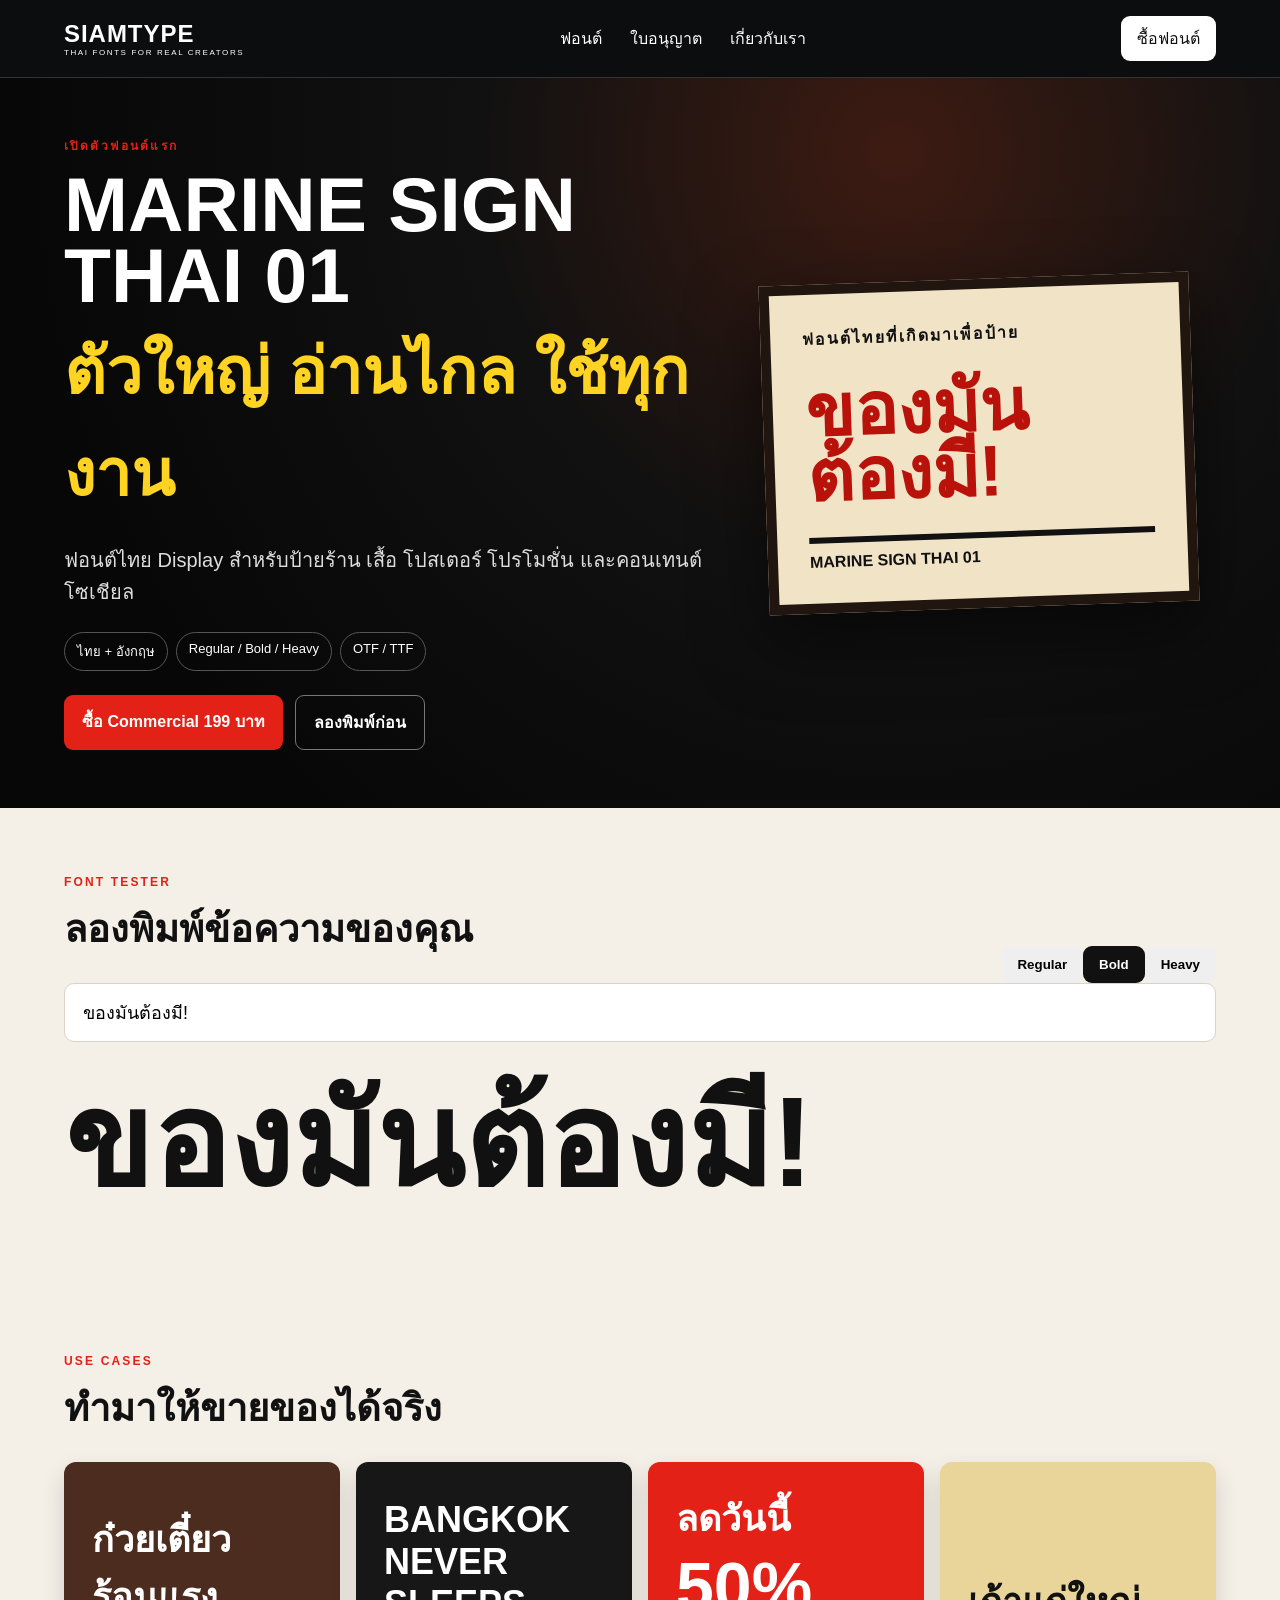
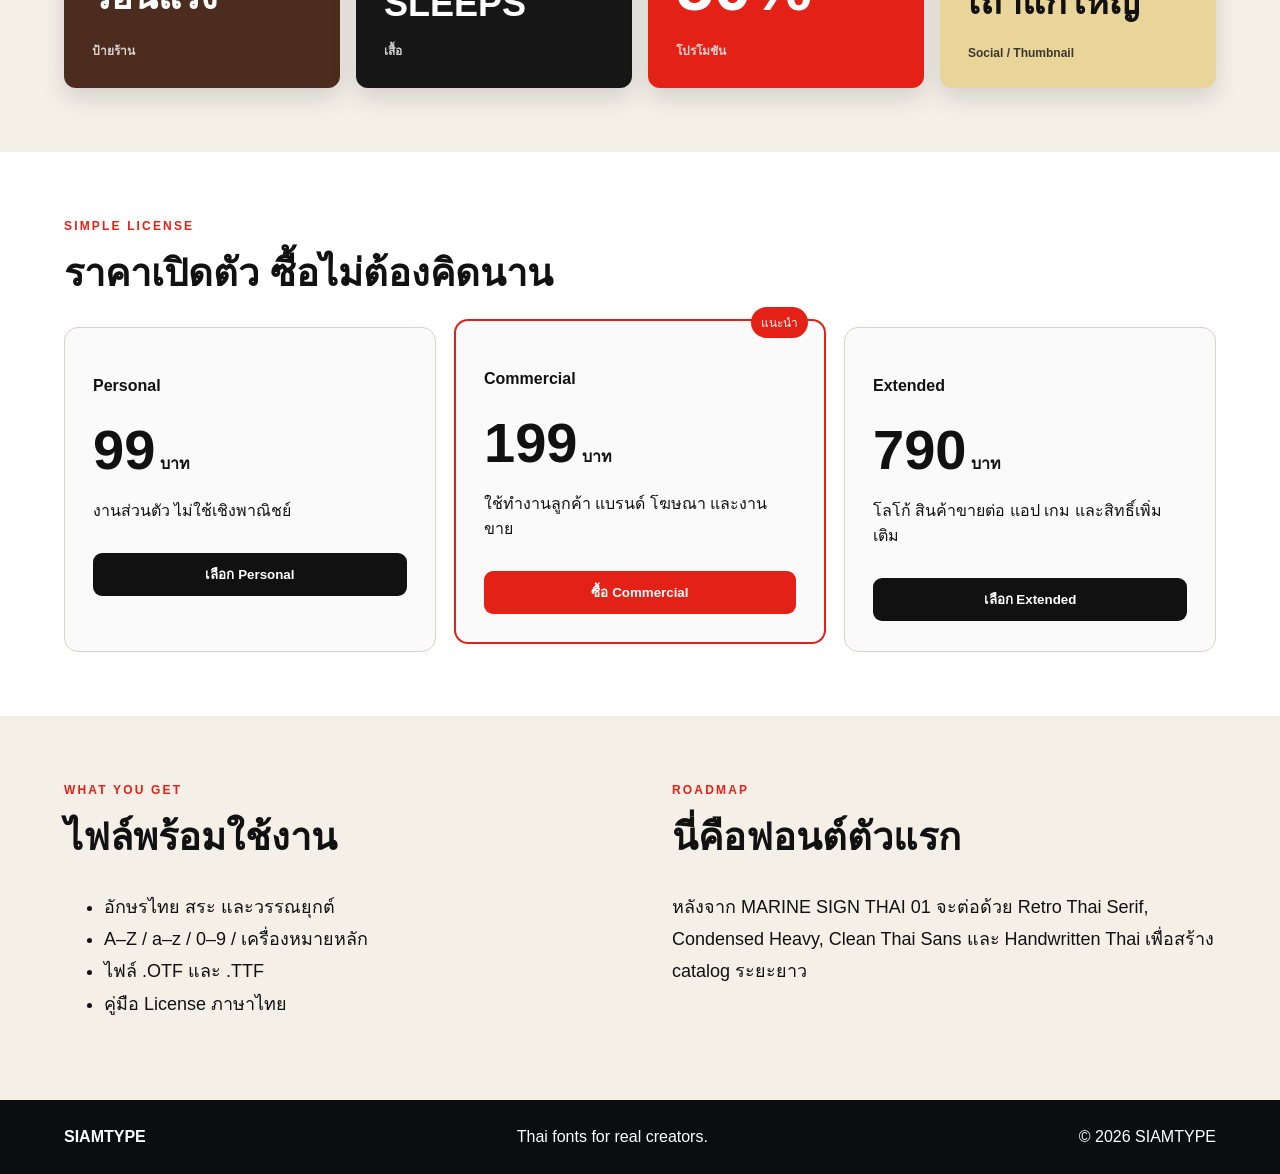
==== index.html @ 8daeebc5 "Add files via upload" ====
<!doctype html>
<html lang="th">
<head>
  <meta charset="utf-8" />
  <meta name="viewport" content="width=device-width,initial-scale=1" />
  <title>SIAMTYPE — Thai Fonts for Real Creators</title>
  <meta name="description" content="ฟอนต์ไทยสำหรับป้ายร้าน เสื้อ โซเชียล และงานแบรนด์" />
  <link rel="stylesheet" href="styles.css" />
</head>
<body>
  <header class="nav">
    <div class="brand"><strong>SIAMTYPE</strong><span>THAI FONTS FOR REAL CREATORS</span></div>
    <nav><a href="#fonts">ฟอนต์</a><a href="#license">ใบอนุญาต</a><a href="#about">เกี่ยวกับเรา</a></nav>
    <a class="nav-cta" href="#buy">ซื้อฟอนต์</a>
  </header>

  <main>
    <section class="hero">
      <div class="hero-copy">
        <span class="eyebrow">เปิดตัวฟอนต์แรก</span>
        <h1>MARINE SIGN THAI 01</h1>
        <h2>ตัวใหญ่ อ่านไกล ใช้ทุกงาน</h2>
        <p>ฟอนต์ไทย Display สำหรับป้ายร้าน เสื้อ โปสเตอร์ โปรโมชั่น และคอนเทนต์โซเชียล</p>
        <div class="chips"><span>ไทย + อังกฤษ</span><span>Regular / Bold / Heavy</span><span>OTF / TTF</span></div>
        <div class="hero-actions"><a class="btn primary" href="#buy">ซื้อ Commercial 199 บาท</a><a class="btn ghost" href="#tester">ลองพิมพ์ก่อน</a></div>
      </div>
      <div class="poster-card">
        <div class="small">ฟอนต์ไทยที่เกิดมาเพื่อป้าย</div>
        <div class="poster-thai">ของมัน<br>ต้องมี!</div>
        <div class="poster-en">MARINE SIGN THAI 01</div>
      </div>
    </section>

    <section id="tester" class="tester section">
      <div class="section-head"><div><span class="eyebrow">FONT TESTER</span><h3>ลองพิมพ์ข้อความของคุณ</h3></div><div class="weight-tabs"><button data-weight="500">Regular</button><button class="active" data-weight="700">Bold</button><button data-weight="900">Heavy</button></div></div>
      <input id="fontInput" value="ของมันต้องมี!" aria-label="ทดลองพิมพ์ฟอนต์" />
      <div id="previewText" class="preview-text">ของมันต้องมี!</div>
    </section>

    <section id="fonts" class="section">
      <span class="eyebrow">USE CASES</span><h3>ทำมาให้ขายของได้จริง</h3>
      <div class="grid-four">
        <div class="use-card sign">ก๋วยเตี๋ยว<br>ร้อนแรง<span>ป้ายร้าน</span></div>
        <div class="use-card shirt">BANGKOK<br>NEVER SLEEPS<span>เสื้อ</span></div>
        <div class="use-card sale">ลดวันนี้<br><b>50%</b><span>โปรโมชัน</span></div>
        <div class="use-card social">เถ้าแก่ใหญ่<span>Social / Thumbnail</span></div>
      </div>
    </section>

    <section id="buy" class="section pricing">
      <span class="eyebrow">SIMPLE LICENSE</span><h3>ราคาเปิดตัว ซื้อไม่ต้องคิดนาน</h3>
      <div class="price-grid">
        <article><h4>Personal</h4><div class="price">99<span> บาท</span></div><p>งานส่วนตัว ไม่ใช้เชิงพาณิชย์</p><button>เลือก Personal</button></article>
        <article class="featured"><div class="badge">แนะนำ</div><h4>Commercial</h4><div class="price">199<span> บาท</span></div><p>ใช้ทำงานลูกค้า แบรนด์ โฆษณา และงานขาย</p><button data-buy="commercial">ซื้อ Commercial</button></article>
        <article><h4>Extended</h4><div class="price">790<span> บาท</span></div><p>โลโก้ สินค้าขายต่อ แอป เกม และสิทธิ์เพิ่มเติม</p><button>เลือก Extended</button></article>
      </div>
    </section>

    <section id="license" class="section two-col">
      <div><span class="eyebrow">WHAT YOU GET</span><h3>ไฟล์พร้อมใช้งาน</h3><ul><li>อักษรไทย สระ และวรรณยุกต์</li><li>A–Z / a–z / 0–9 / เครื่องหมายหลัก</li><li>ไฟล์ .OTF และ .TTF</li><li>คู่มือ License ภาษาไทย</li></ul></div>
      <div id="about"><span class="eyebrow">ROADMAP</span><h3>นี่คือฟอนต์ตัวแรก</h3><p>หลังจาก MARINE SIGN THAI 01 จะต่อด้วย Retro Thai Serif, Condensed Heavy, Clean Thai Sans และ Handwritten Thai เพื่อสร้าง catalog ระยะยาว</p></div>
    </section>
  </main>

  <footer><strong>SIAMTYPE</strong><span>Thai fonts for real creators.</span><span>© 2026 SIAMTYPE</span></footer>
  <script src="app.js"></script>
</body>
</html>
---- styles.css ----
:root{--bg:#f4f0e8;--ink:#111;--red:#e42117;--yellow:#ffd321;--card:#fff;--line:#d8d2c7}*{box-sizing:border-box}html{scroll-behavior:smooth}body{margin:0;font-family:Arial,"Noto Sans Thai",sans-serif;background:var(--bg);color:var(--ink)}.nav{position:sticky;top:0;z-index:10;display:flex;align-items:center;justify-content:space-between;padding:16px 5vw;background:#0b0d0e;color:#fff;border-bottom:1px solid #333}.brand{display:flex;flex-direction:column}.brand strong{font-size:24px;letter-spacing:.04em}.brand span{font-size:8px;letter-spacing:.2em}.nav nav{display:flex;gap:28px}.nav a{color:inherit;text-decoration:none}.nav-cta{background:#fff;color:#111!important;padding:10px 16px;border-radius:9px}.hero{min-height:560px;padding:58px 5vw;display:grid;grid-template-columns:1.15fr .85fr;gap:36px;background:radial-gradient(circle at 70% 10%,#3d1b12 0,#111 38%,#070707 80%);color:#fff}.hero-copy{max-width:720px;align-self:center}.eyebrow{font-size:12px;letter-spacing:.18em;font-weight:800;text-transform:uppercase;color:var(--red)}h1{font-size:clamp(48px,6vw,88px);line-height:.92;margin:14px 0 10px}h2{font-size:clamp(34px,5vw,64px);margin:0 0 18px;color:var(--yellow)}.hero p{font-size:20px;line-height:1.6;color:#ddd}.chips{display:flex;flex-wrap:wrap;gap:8px;margin:24px 0}.chips span{border:1px solid #555;border-radius:99px;padding:8px 12px;font-size:13px}.hero-actions{display:flex;gap:12px;flex-wrap:wrap}.btn{display:inline-block;padding:14px 18px;border-radius:9px;text-decoration:none;font-weight:800}.primary{background:var(--red);color:#fff}.ghost{border:1px solid #777;color:#fff}.poster-card{align-self:center;justify-self:center;background:#f1e3c6;color:#111;width:min(430px,100%);padding:32px;transform:rotate(-2deg);box-shadow:0 26px 70px #0008;border:10px solid #21150f}.small{text-transform:uppercase;font-weight:800;letter-spacing:.12em}.poster-thai{font-size:72px;line-height:.9;font-weight:900;margin:28px 0;color:#b9120b}.poster-en{font-weight:900;border-top:6px solid #111;padding-top:10px}.section{padding:64px 5vw}.section-head{display:flex;justify-content:space-between;gap:20px;align-items:end}.section h3{font-size:38px;margin:8px 0 24px}.weight-tabs button,.price-grid button{border:0;border-radius:9px;padding:11px 16px;font-weight:800;cursor:pointer}.weight-tabs .active{background:#111;color:#fff}#fontInput{width:100%;padding:18px;border:1px solid var(--line);border-radius:10px;font-size:18px}.preview-text{font-size:clamp(56px,10vw,150px);font-weight:700;line-height:1.1;padding:30px 0 10px;overflow-wrap:anywhere}.grid-four{display:grid;grid-template-columns:repeat(4,1fr);gap:16px}.use-card{min-height:220px;padding:28px;display:flex;flex-direction:column;justify-content:flex-end;font-size:36px;font-weight:900;border-radius:12px;color:#fff;box-shadow:0 10px 25px #0002}.use-card span{font-size:12px;font-weight:600;margin-top:16px;opacity:.8}.sign{background:#4c2c1e}.shirt{background:#171717}.sale{background:var(--red)}.sale b{font-size:68px}.social{background:#e9d49a;color:#111}.pricing{background:#fff}.price-grid{display:grid;grid-template-columns:repeat(3,1fr);gap:18px}.price-grid article{position:relative;border:1px solid var(--line);border-radius:14px;padding:28px;background:#fafafa}.price-grid .featured{border:2px solid var(--red);transform:translateY(-8px)}.badge{position:absolute;right:16px;top:-14px;background:var(--red);color:#fff;padding:6px 10px;border-radius:99px;font-size:12px}.price{font-size:56px;font-weight:900}.price span{font-size:16px}.price-grid button{width:100%;background:#111;color:#fff;margin-top:14px}.featured button{background:var(--red)}.two-col{display:grid;grid-template-columns:1fr 1fr;gap:64px}.two-col li,.two-col p{font-size:18px;line-height:1.8}footer{background:#0b0d0e;color:#fff;padding:28px 5vw;display:flex;justify-content:space-between;gap:20px;flex-wrap:wrap}@media(max-width:820px){.nav nav{display:none}.hero,.two-col{grid-template-columns:1fr}.poster-card{display:none}.grid-four,.price-grid{grid-template-columns:1fr}.price-grid .featured{transform:none}.section-head{align-items:flex-start;flex-direction:column}.hero{min-height:auto;padding-top:44px}h1{font-size:48px}}
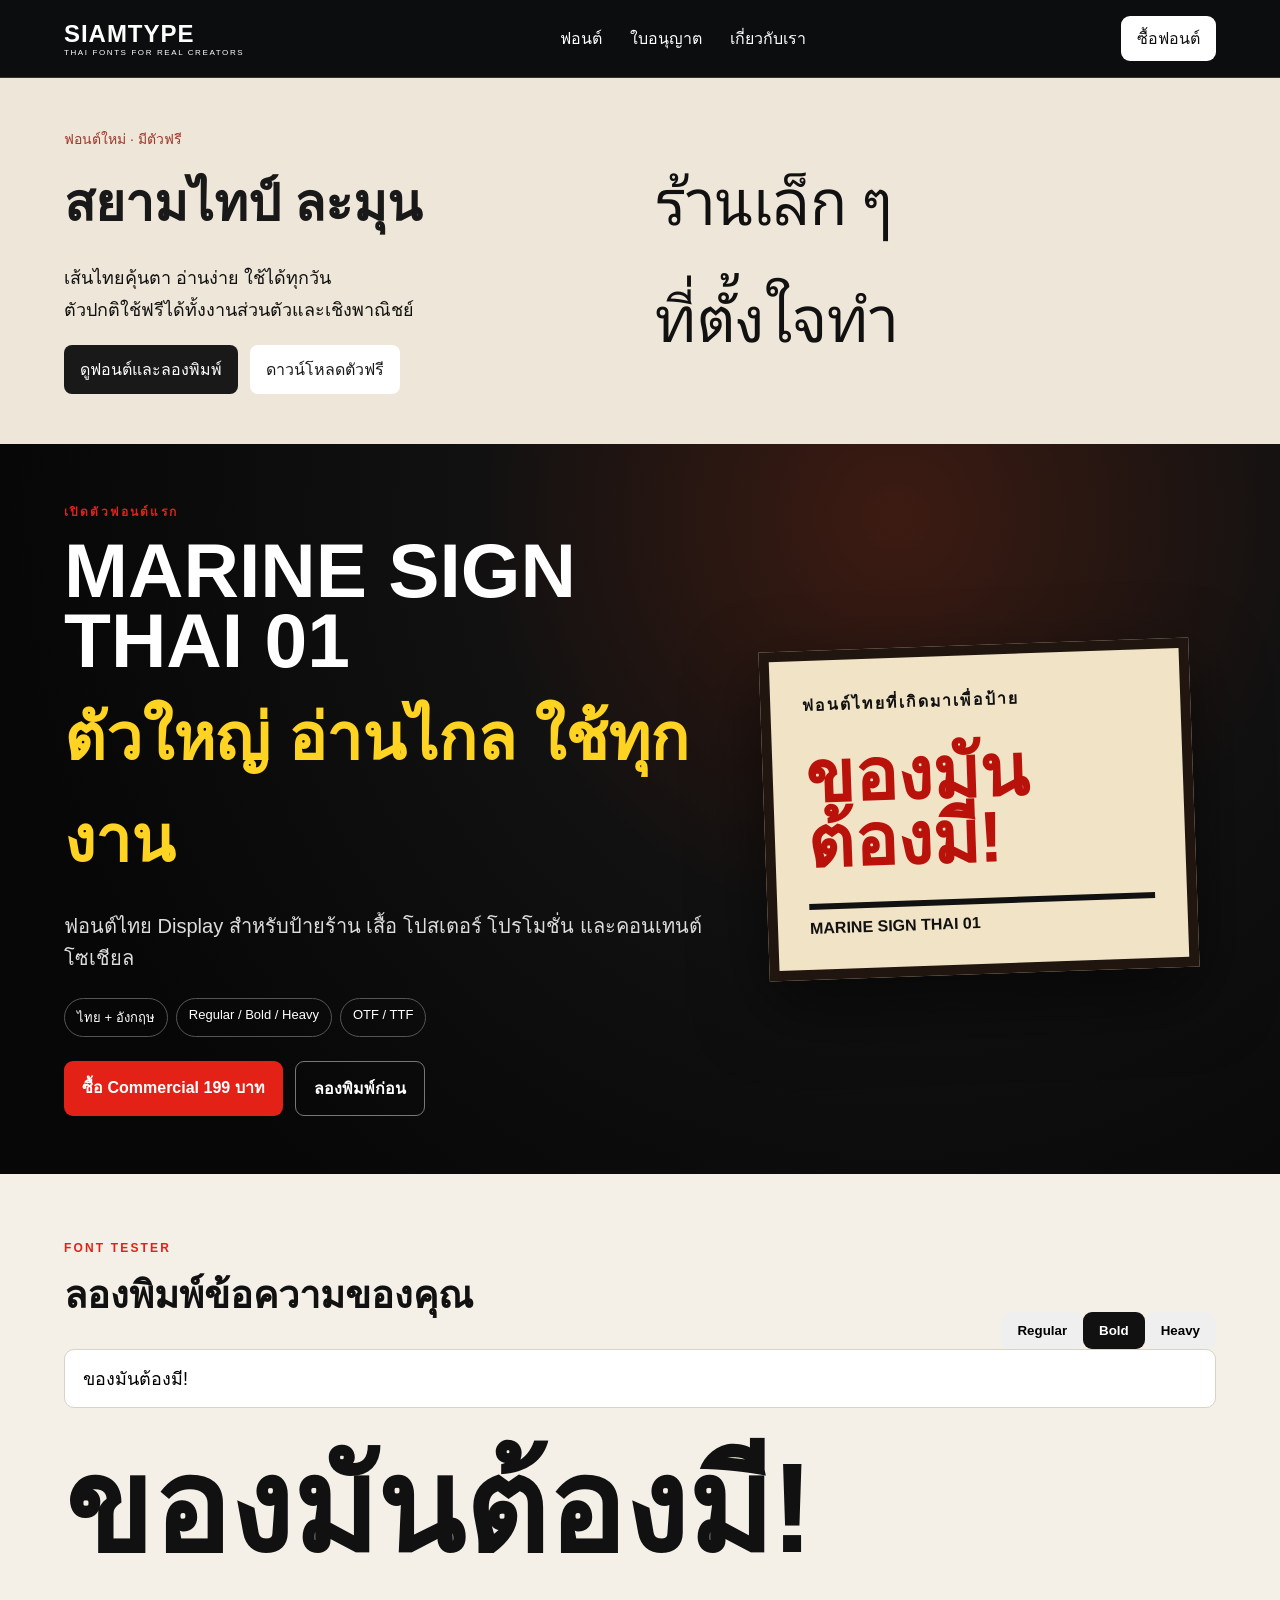
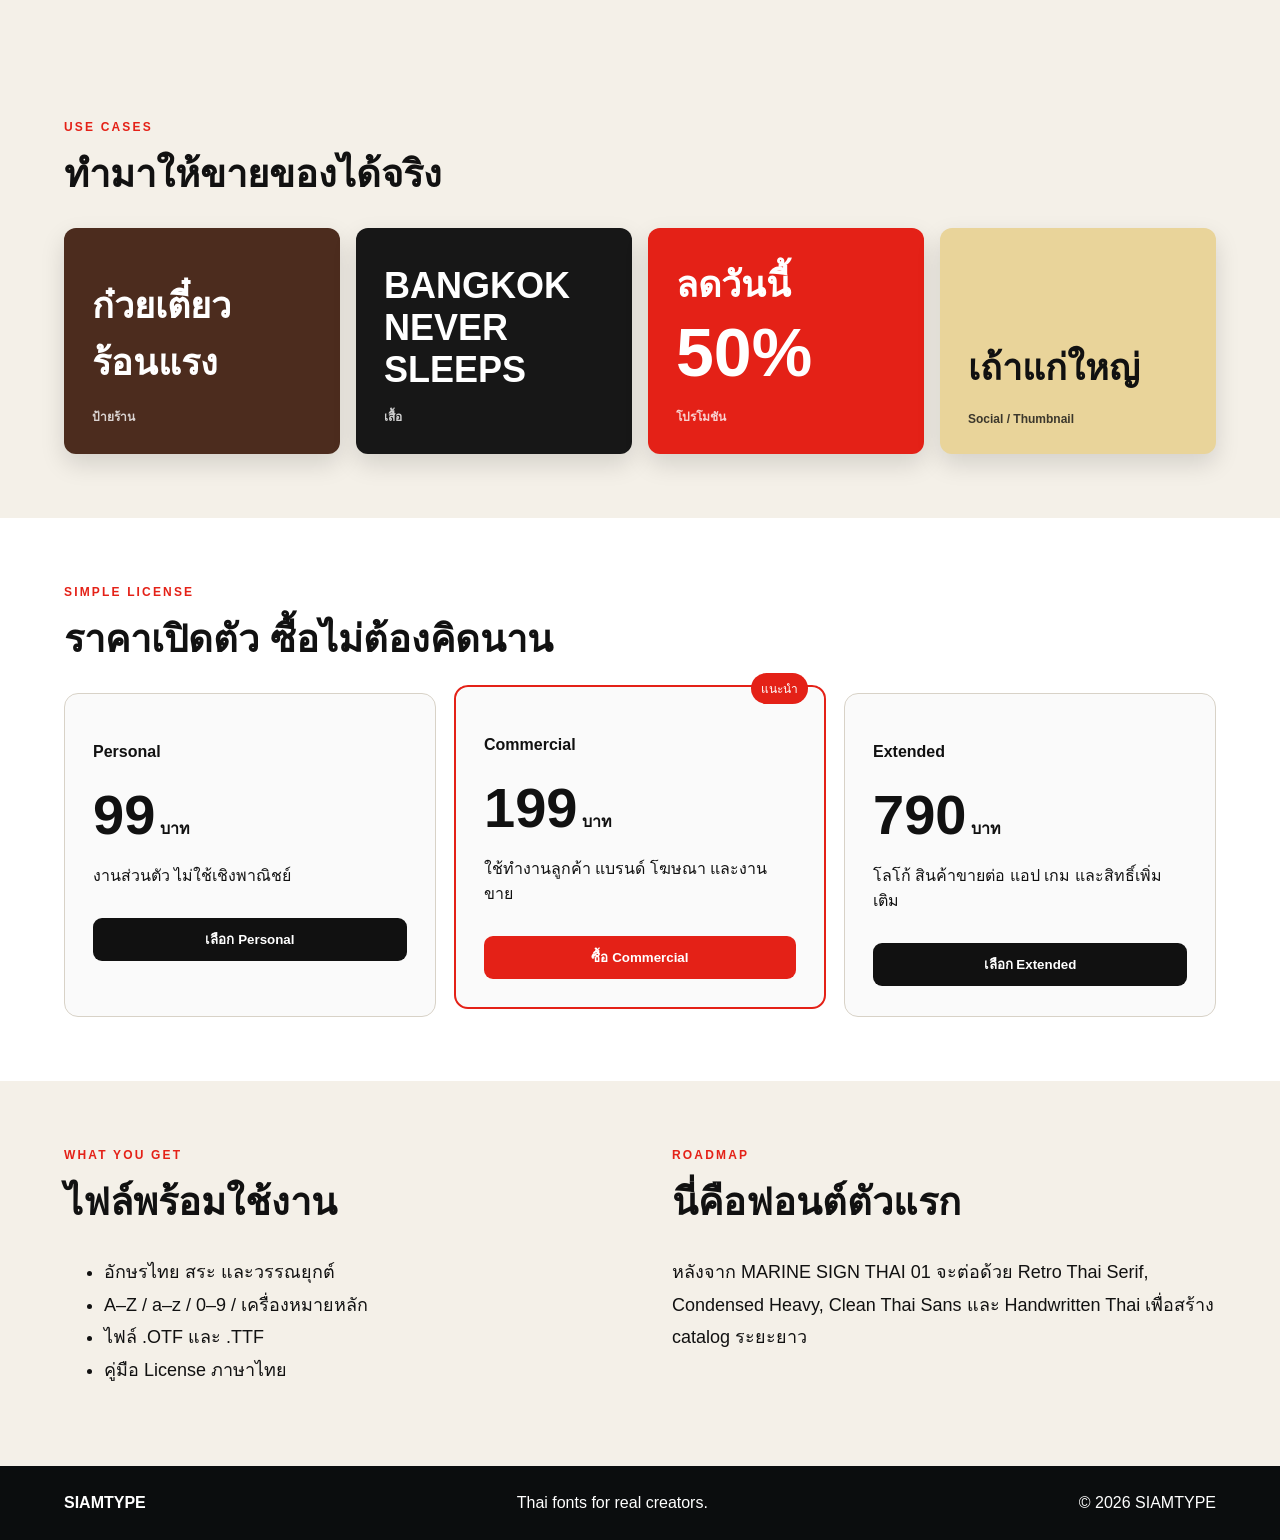
==== commit bb5014c6: "Publish Lamun font page and free download with full-pack availability clearly marked" ====
--- a/index.html
+++ b/index.html
@@ -6,7 +6,7 @@
   <title>SIAMTYPE — Thai Fonts for Real Creators</title>
   <meta name="description" content="ฟอนต์ไทยสำหรับป้ายร้าน เสื้อ โซเชียล และงานแบรนด์" />
   <link rel="stylesheet" href="styles.css" />
-</head>
+<style>@font-face{font-family:LamunFree;src:url('fonts/SIAMTYPE-Lamun-Regular.woff2') format('woff2');font-weight:400;font-display:swap}.lamun-launch{padding:50px 5vw;background:#eee6d8;display:grid;grid-template-columns:1fr 1fr;gap:30px;align-items:center}.lamun-tag{font-size:14px;color:#9c392b}.lamun-launch h2{font-size:clamp(30px,4vw,54px);color:#191919;margin:12px 0}.lamun-launch p{font-size:18px;line-height:1.8}.lamun-actions{display:flex;gap:12px;flex-wrap:wrap}.lamun-actions a{background:#191919;color:white;text-decoration:none;border-radius:8px;padding:12px 16px}.lamun-actions a+ a{background:white;color:#191919}.lamun-sample{font-family:LamunFree,sans-serif;font-size:clamp(35px,4.8vw,70px);line-height:1.9;font-synthesis:none}@media(max-width:760px){.lamun-launch{grid-template-columns:1fr}.lamun-sample{font-size:42px}}</style></head>
 <body>
   <header class="nav">
     <div class="brand"><strong>SIAMTYPE</strong><span>THAI FONTS FOR REAL CREATORS</span></div>
@@ -15,6 +15,8 @@
   </header>
 
   <main>
+    <section class="lamun-launch" aria-labelledby="lamun-title"><div><span class="lamun-tag">ฟอนต์ใหม่ · มีตัวฟรี</span><h2 id="lamun-title">สยามไทป์ ละมุน</h2><p>เส้นไทยคุ้นตา อ่านง่าย ใช้ได้ทุกวัน<br>ตัวปกติใช้ฟรีได้ทั้งงานส่วนตัวและเชิงพาณิชย์</p><div class="lamun-actions"><a href="lamun.html">ดูฟอนต์และลองพิมพ์</a><a href="downloads/SIAMTYPE-LAMUN-FREE.zip" download>ดาวน์โหลดตัวฟรี</a></div></div><div class="lamun-sample">ร้านเล็ก ๆ<br>ที่ตั้งใจทำ</div></section>
+
     <section class="hero">
       <div class="hero-copy">
         <span class="eyebrow">เปิดตัวฟอนต์แรก</span>
@@ -22,7 +24,7 @@
         <h2>ตัวใหญ่ อ่านไกล ใช้ทุกงาน</h2>
         <p>ฟอนต์ไทย Display สำหรับป้ายร้าน เสื้อ โปสเตอร์ โปรโมชั่น และคอนเทนต์โซเชียล</p>
         <div class="chips"><span>ไทย + อังกฤษ</span><span>Regular / Bold / Heavy</span><span>OTF / TTF</span></div>
-        <div class="hero-actions"><a class="btn primary" href="#buy">ซื้อ Commercial 199 บาท</a><a class="btn ghost" href="#tester">ลองพิมพ์ก่อน</a></div>
+        <div class="hero-actions"><a class="btn primary" href="https://buy.stripe.com/9B68wPeuT5lUcDaaJCdIA00">ซื้อ Commercial 199 บาท</a><a class="btn ghost" href="#tester">ลองพิมพ์ก่อน</a></div>
       </div>
       <div class="poster-card">
         <div class="small">ฟอนต์ไทยที่เกิดมาเพื่อป้าย</div>
@@ -63,6 +65,6 @@
   </main>
 
   <footer><strong>SIAMTYPE</strong><span>Thai fonts for real creators.</span><span>© 2026 SIAMTYPE</span></footer>
-  <script src="app.js"></script>
+  <script src="app.js?v=stripe-commercial-199"></script>
 </body>
 </html>
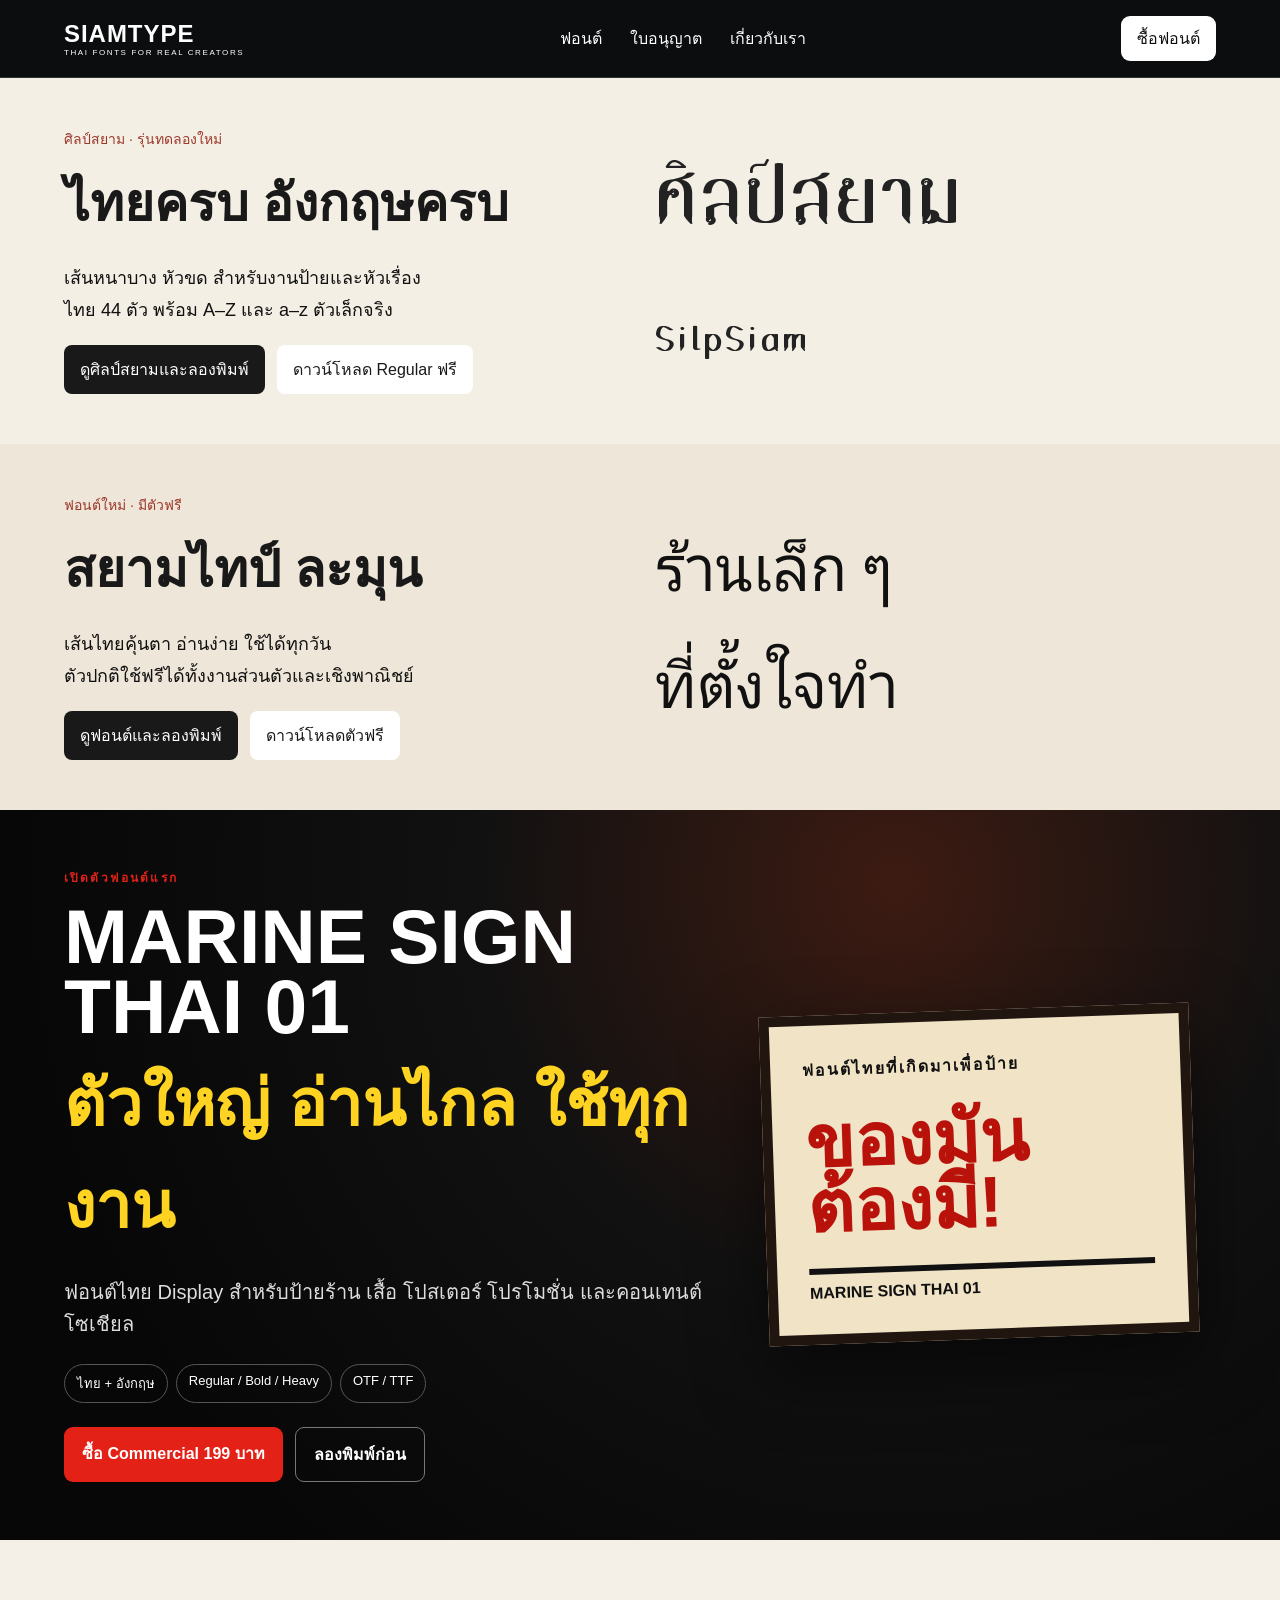
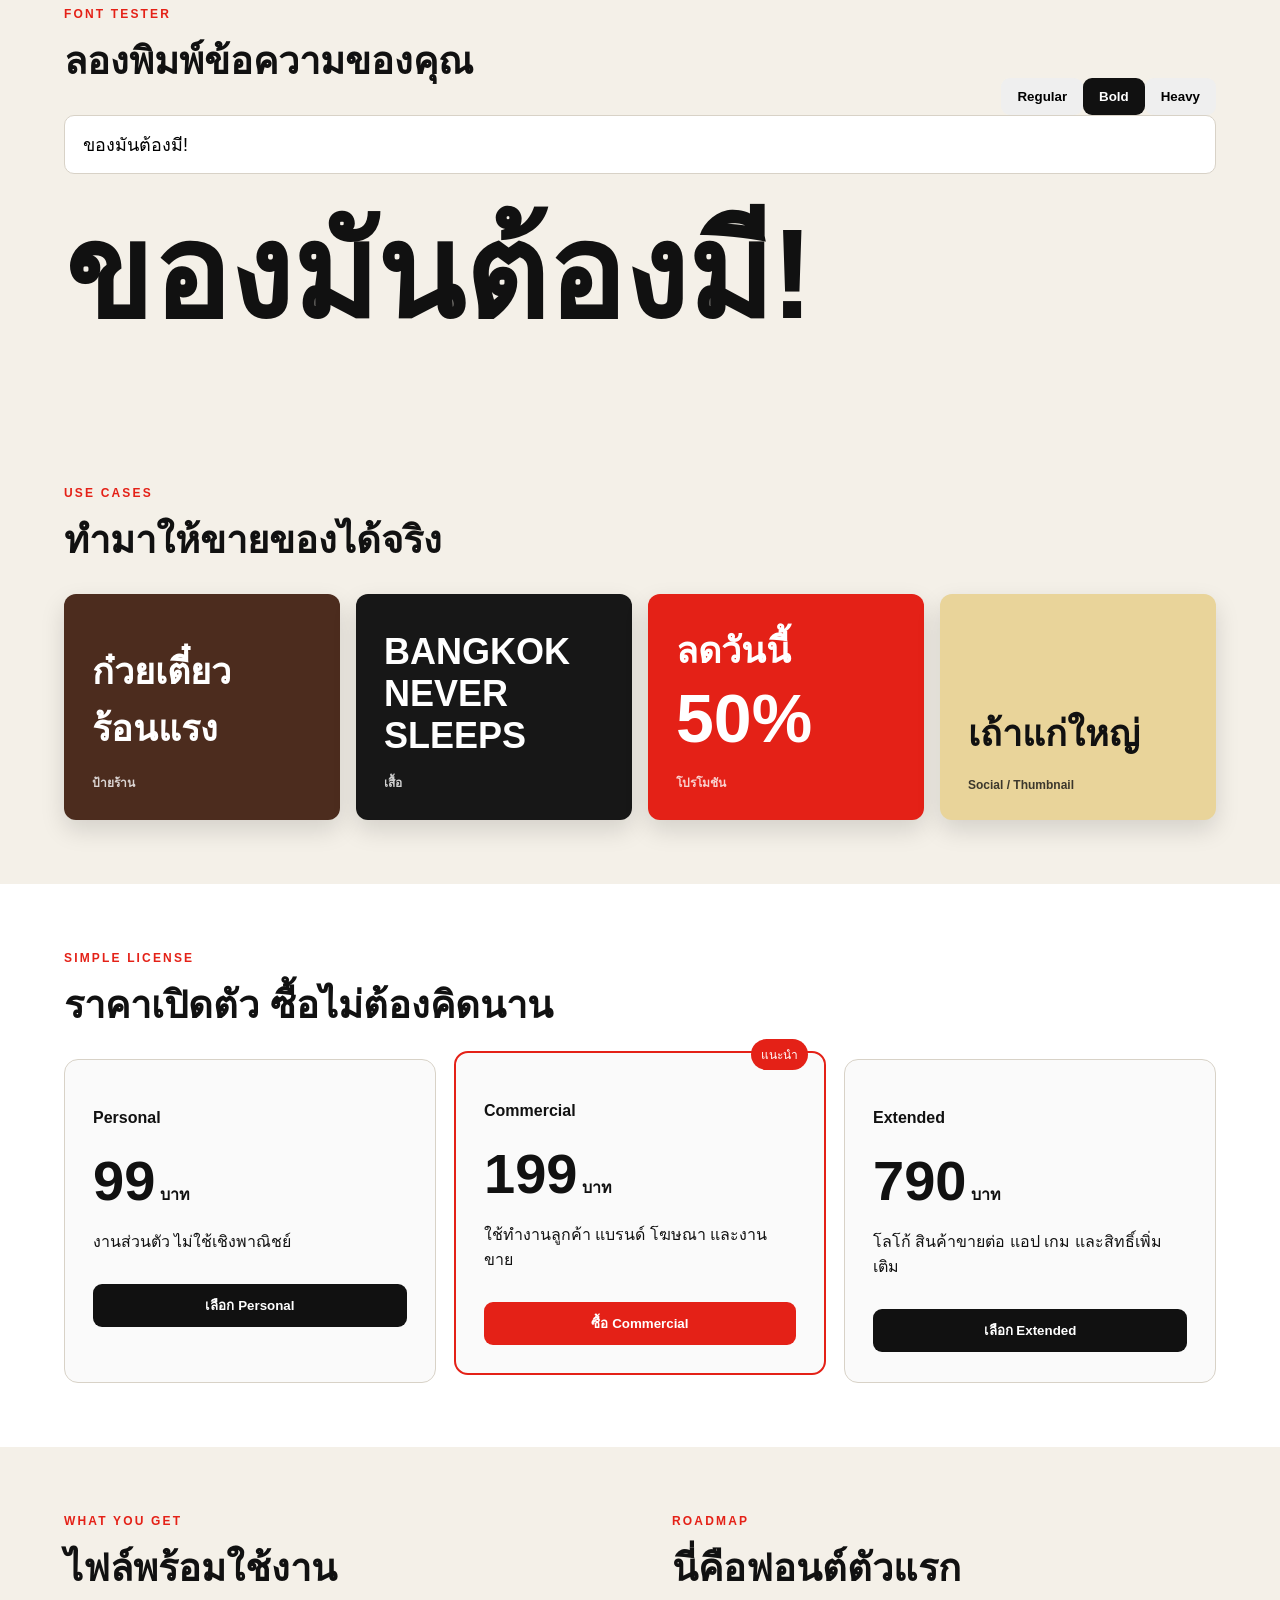
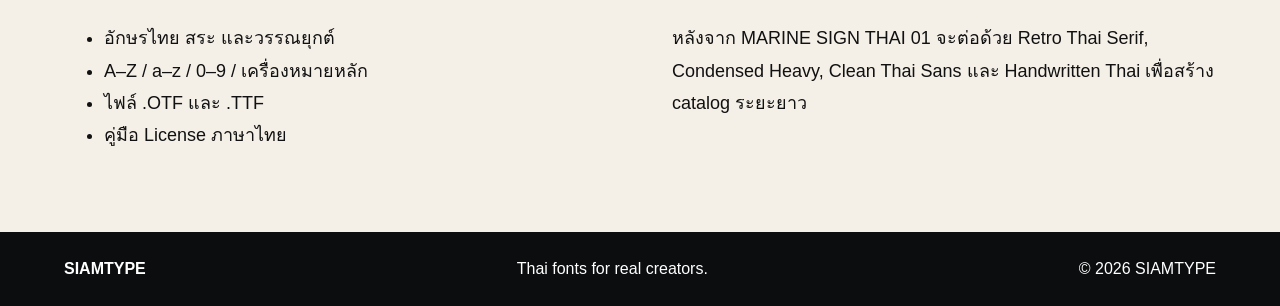
==== commit bf8409fa: "Publish SilpSiam trial with complete Thai and true Latin lowercase" ====
--- a/index.html
+++ b/index.html
@@ -6,7 +6,7 @@
   <title>SIAMTYPE — Thai Fonts for Real Creators</title>
   <meta name="description" content="ฟอนต์ไทยสำหรับป้ายร้าน เสื้อ โซเชียล และงานแบรนด์" />
   <link rel="stylesheet" href="styles.css" />
-<style>@font-face{font-family:LamunFree;src:url('fonts/SIAMTYPE-Lamun-Regular.woff2') format('woff2');font-weight:400;font-display:swap}.lamun-launch{padding:50px 5vw;background:#eee6d8;display:grid;grid-template-columns:1fr 1fr;gap:30px;align-items:center}.lamun-tag{font-size:14px;color:#9c392b}.lamun-launch h2{font-size:clamp(30px,4vw,54px);color:#191919;margin:12px 0}.lamun-launch p{font-size:18px;line-height:1.8}.lamun-actions{display:flex;gap:12px;flex-wrap:wrap}.lamun-actions a{background:#191919;color:white;text-decoration:none;border-radius:8px;padding:12px 16px}.lamun-actions a+ a{background:white;color:#191919}.lamun-sample{font-family:LamunFree,sans-serif;font-size:clamp(35px,4.8vw,70px);line-height:1.9;font-synthesis:none}@media(max-width:760px){.lamun-launch{grid-template-columns:1fr}.lamun-sample{font-size:42px}}</style></head>
+<style>@font-face{font-family:LamunFree;src:url('fonts/SIAMTYPE-Lamun-Regular.woff2') format('woff2');font-weight:400;font-display:swap}.lamun-launch{padding:50px 5vw;background:#eee6d8;display:grid;grid-template-columns:1fr 1fr;gap:30px;align-items:center}.lamun-tag{font-size:14px;color:#9c392b}.lamun-launch h2{font-size:clamp(30px,4vw,54px);color:#191919;margin:12px 0}.lamun-launch p{font-size:18px;line-height:1.8}.lamun-actions{display:flex;gap:12px;flex-wrap:wrap}.lamun-actions a{background:#191919;color:white;text-decoration:none;border-radius:8px;padding:12px 16px}.lamun-actions a+ a{background:white;color:#191919}.lamun-sample{font-family:LamunFree,sans-serif;font-size:clamp(35px,4.8vw,70px);line-height:1.9;font-synthesis:none}@media(max-width:760px){.lamun-launch{grid-template-columns:1fr}.lamun-sample{font-size:42px}}</style><style>@font-face{font-family:SilpLaunch;src:url("fonts/SIAMTYPE-SilpSiam-Regular.woff2") format("woff2");font-display:swap}</style></head>
 <body>
   <header class="nav">
     <div class="brand"><strong>SIAMTYPE</strong><span>THAI FONTS FOR REAL CREATORS</span></div>
@@ -15,6 +15,7 @@
   </header>
 
   <main>
+<section class="lamun-launch" aria-labelledby="silp-title" style="background:#f4efe5"><div><span class="lamun-tag">ศิลป์สยาม · รุ่นทดลองใหม่</span><h2 id="silp-title">ไทยครบ อังกฤษครบ</h2><p>เส้นหนาบาง หัวขด สำหรับงานป้ายและหัวเรื่อง<br>ไทย 44 ตัว พร้อม A–Z และ a–z ตัวเล็กจริง</p><div class="lamun-actions"><a href="silpsiam.html">ดูศิลป์สยามและลองพิมพ์</a><a href="downloads/SIAMTYPE-SILPSIAM-FREE.zip" download>ดาวน์โหลด Regular ฟรี</a></div></div><div style="font-family:SilpLaunch,serif;font-size:clamp(40px,5vw,76px);line-height:2;color:#222">ศิลป์สยาม<br><span style="font-size:.5em">SilpSiam</span></div></section>
     <section class="lamun-launch" aria-labelledby="lamun-title"><div><span class="lamun-tag">ฟอนต์ใหม่ · มีตัวฟรี</span><h2 id="lamun-title">สยามไทป์ ละมุน</h2><p>เส้นไทยคุ้นตา อ่านง่าย ใช้ได้ทุกวัน<br>ตัวปกติใช้ฟรีได้ทั้งงานส่วนตัวและเชิงพาณิชย์</p><div class="lamun-actions"><a href="lamun.html">ดูฟอนต์และลองพิมพ์</a><a href="downloads/SIAMTYPE-LAMUN-FREE.zip" download>ดาวน์โหลดตัวฟรี</a></div></div><div class="lamun-sample">ร้านเล็ก ๆ<br>ที่ตั้งใจทำ</div></section>
 
     <section class="hero">
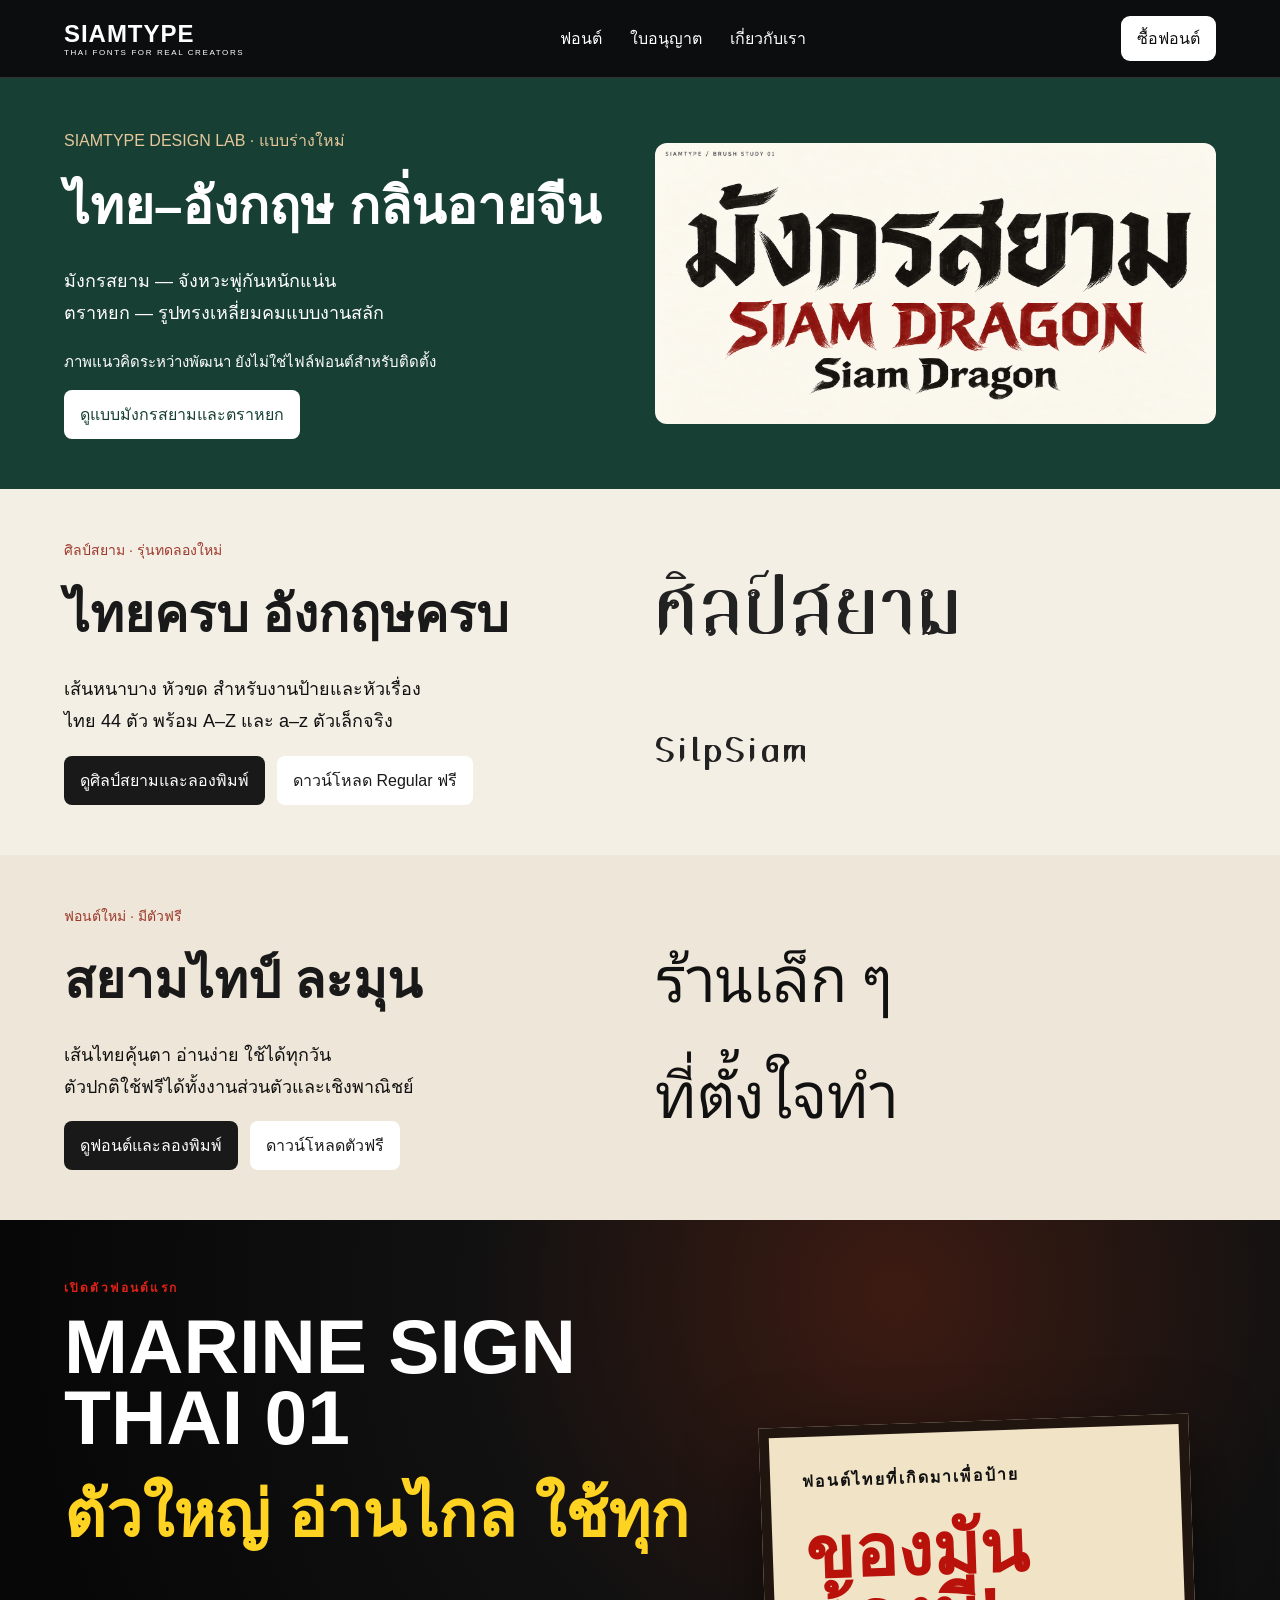
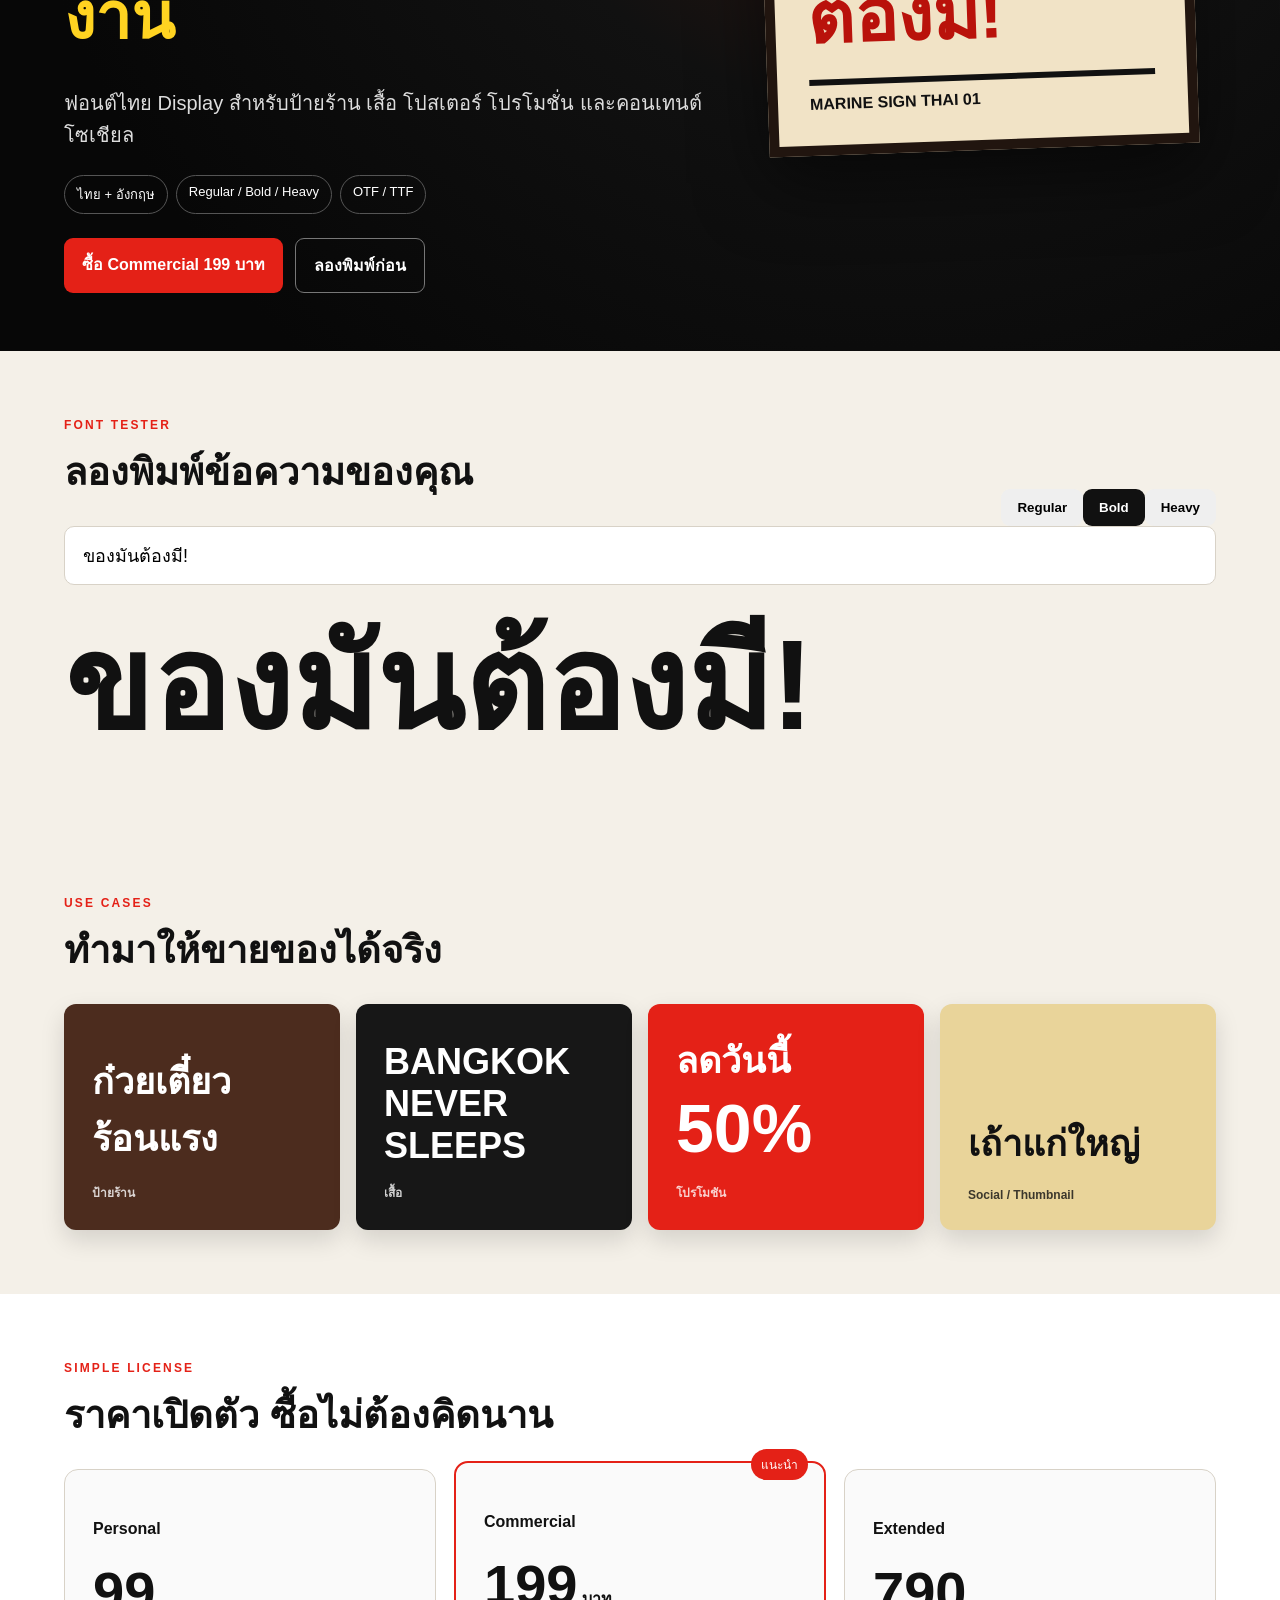
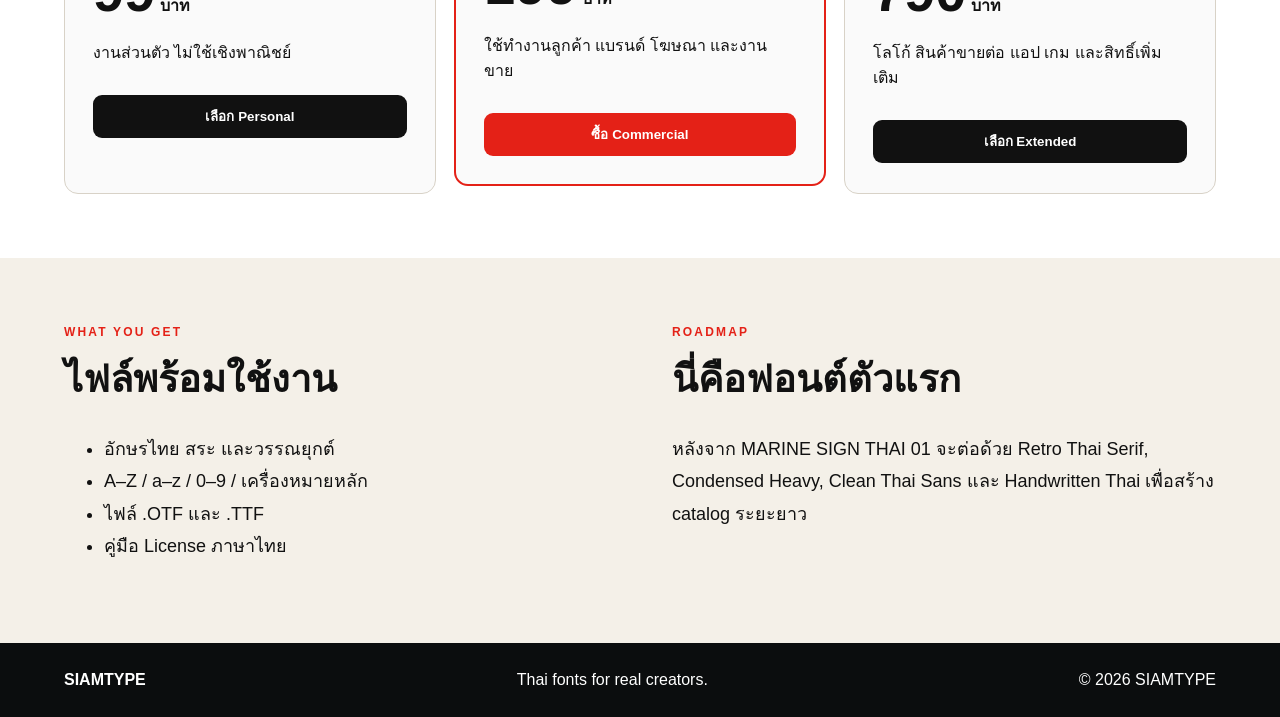
==== commit 0e95b352: "Publish Siam Dragon and new Jade Seal lettering concepts with clear development status" ====
--- a/index.html
+++ b/index.html
@@ -15,6 +15,7 @@
   </header>
 
   <main>
+    <section class="lamun-launch" aria-labelledby="chinese-title" style="background:#173f34;color:#fff"><div><span style="color:#e6c79a">SIAMTYPE DESIGN LAB · แบบร่างใหม่</span><h2 id="chinese-title" style="color:#fff">ไทย–อังกฤษ กลิ่นอายจีน</h2><p>มังกรสยาม — จังหวะพู่กันหนักแน่น<br>ตราหยก — รูปทรงเหลี่ยมคมแบบงานสลัก</p><p style="font-size:15px">ภาพแนวคิดระหว่างพัฒนา ยังไม่ใช่ไฟล์ฟอนต์สำหรับติดตั้ง</p><div class="lamun-actions"><a href="chinese-studies.html" style="background:#fff;color:#173f34">ดูแบบมังกรสยามและตราหยก</a></div></div><a href="chinese-studies.html" aria-label="ดูแบบร่างฟอนต์แนวจีน"><img src="images/siam-dragon-concept.png" alt="ภาพแนวคิด มังกรสยาม และ Siam Dragon เส้นพู่กัน" style="display:block;width:100%;height:auto;border-radius:12px" width="1024" height="1024"></a></section>
 <section class="lamun-launch" aria-labelledby="silp-title" style="background:#f4efe5"><div><span class="lamun-tag">ศิลป์สยาม · รุ่นทดลองใหม่</span><h2 id="silp-title">ไทยครบ อังกฤษครบ</h2><p>เส้นหนาบาง หัวขด สำหรับงานป้ายและหัวเรื่อง<br>ไทย 44 ตัว พร้อม A–Z และ a–z ตัวเล็กจริง</p><div class="lamun-actions"><a href="silpsiam.html">ดูศิลป์สยามและลองพิมพ์</a><a href="downloads/SIAMTYPE-SILPSIAM-FREE.zip" download>ดาวน์โหลด Regular ฟรี</a></div></div><div style="font-family:SilpLaunch,serif;font-size:clamp(40px,5vw,76px);line-height:2;color:#222">ศิลป์สยาม<br><span style="font-size:.5em">SilpSiam</span></div></section>
     <section class="lamun-launch" aria-labelledby="lamun-title"><div><span class="lamun-tag">ฟอนต์ใหม่ · มีตัวฟรี</span><h2 id="lamun-title">สยามไทป์ ละมุน</h2><p>เส้นไทยคุ้นตา อ่านง่าย ใช้ได้ทุกวัน<br>ตัวปกติใช้ฟรีได้ทั้งงานส่วนตัวและเชิงพาณิชย์</p><div class="lamun-actions"><a href="lamun.html">ดูฟอนต์และลองพิมพ์</a><a href="downloads/SIAMTYPE-LAMUN-FREE.zip" download>ดาวน์โหลดตัวฟรี</a></div></div><div class="lamun-sample">ร้านเล็ก ๆ<br>ที่ตั้งใจทำ</div></section>
 
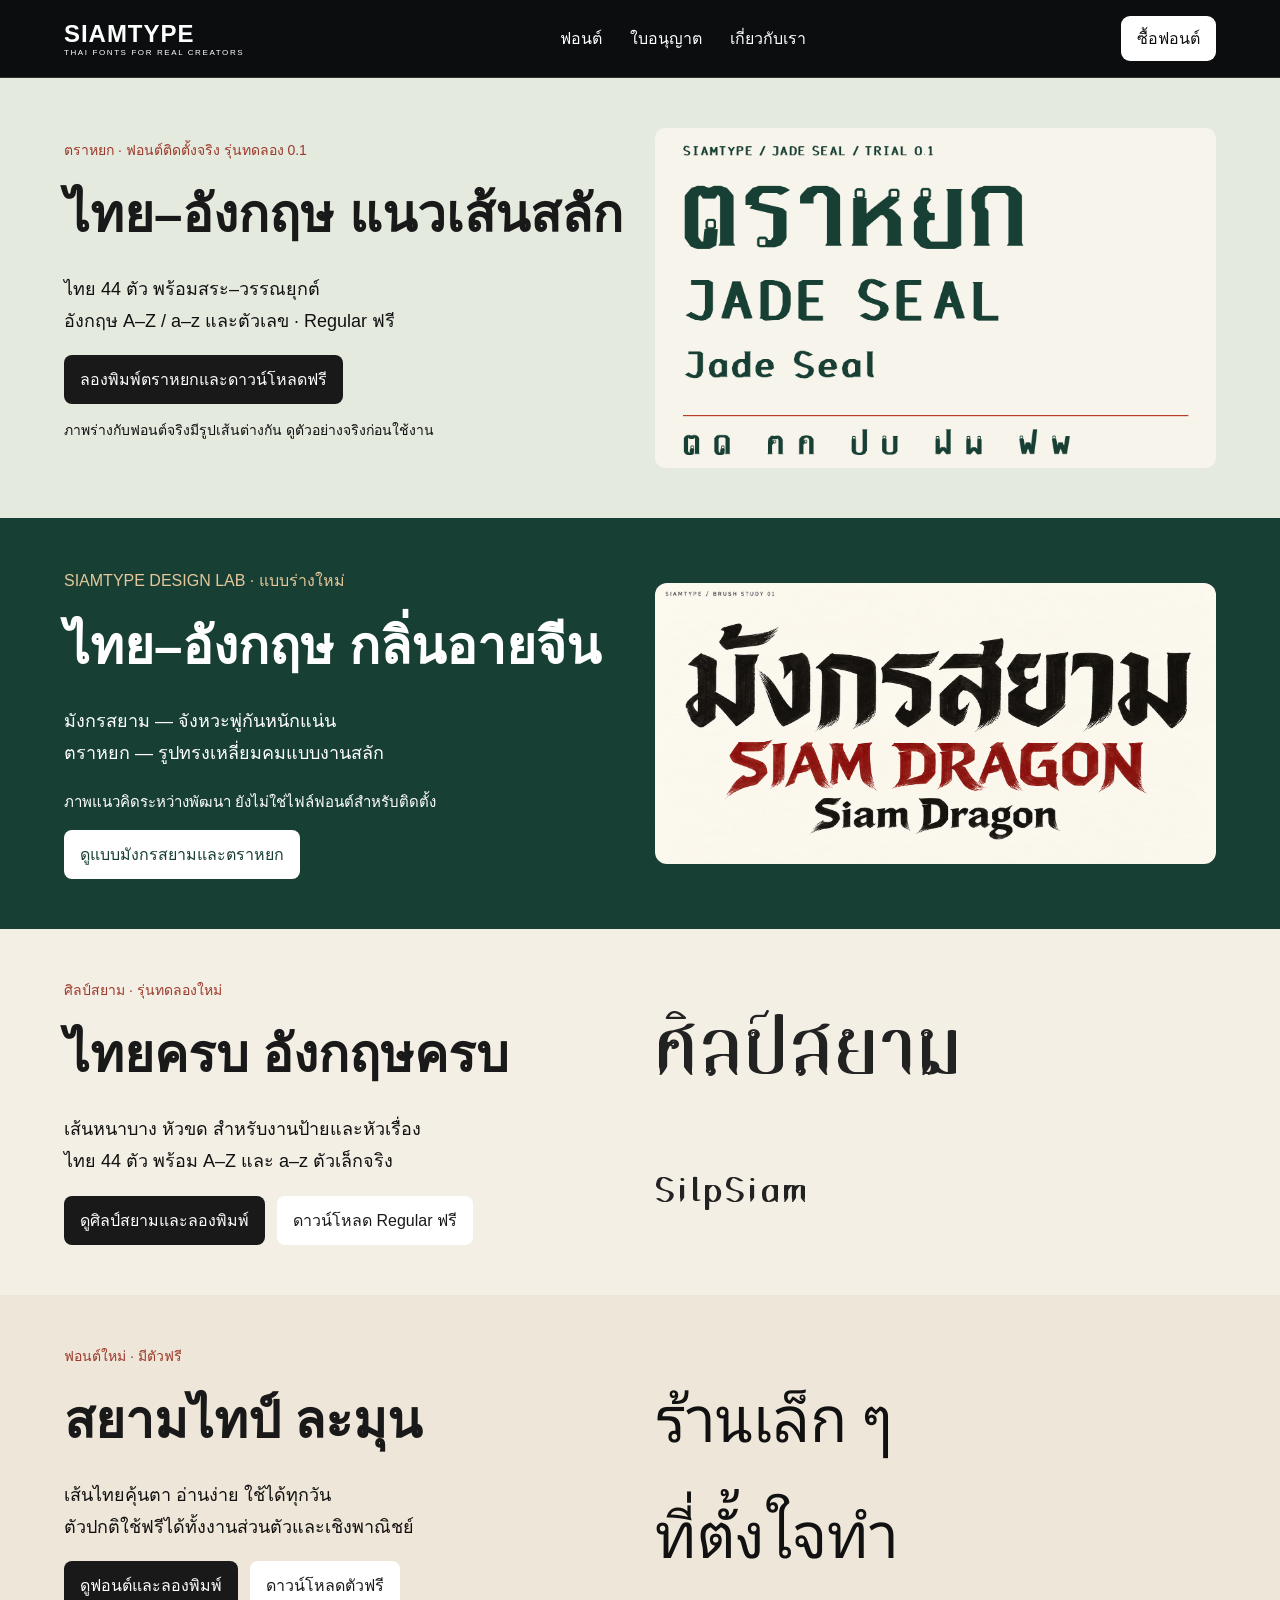
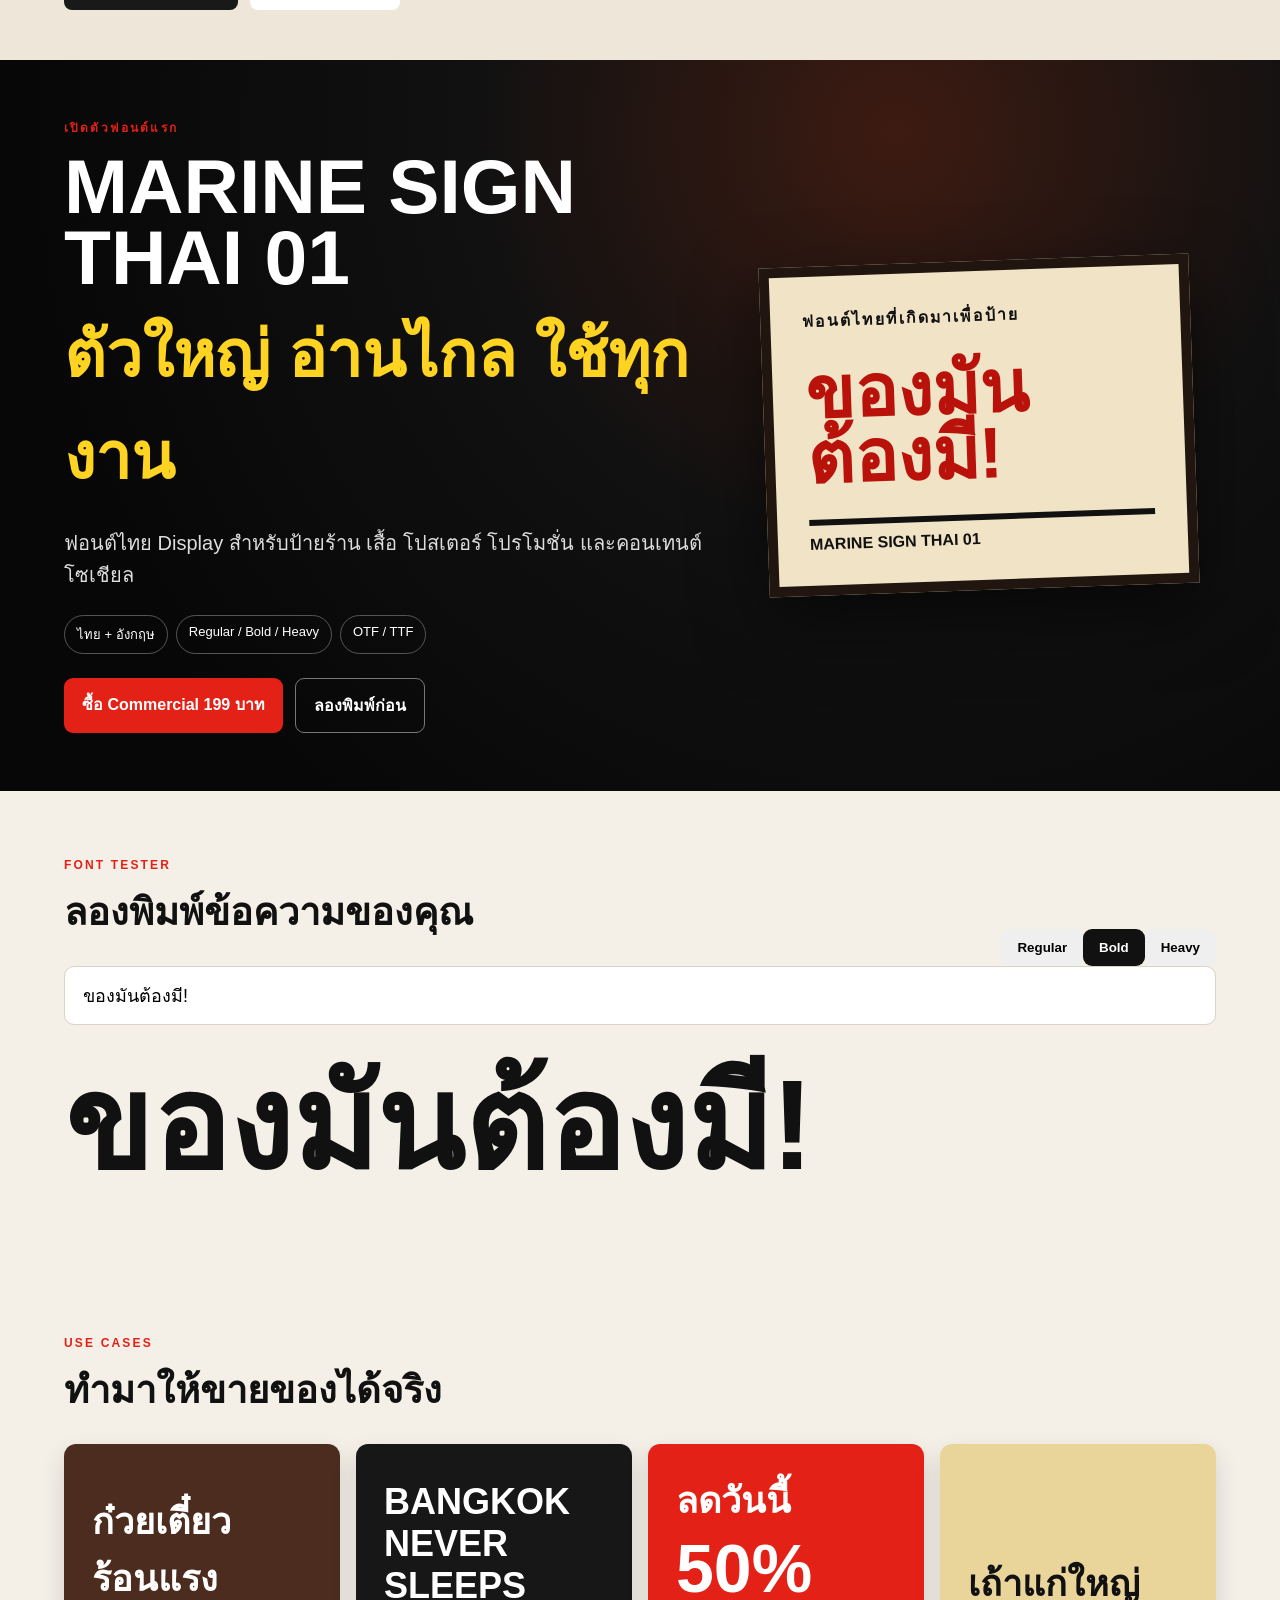
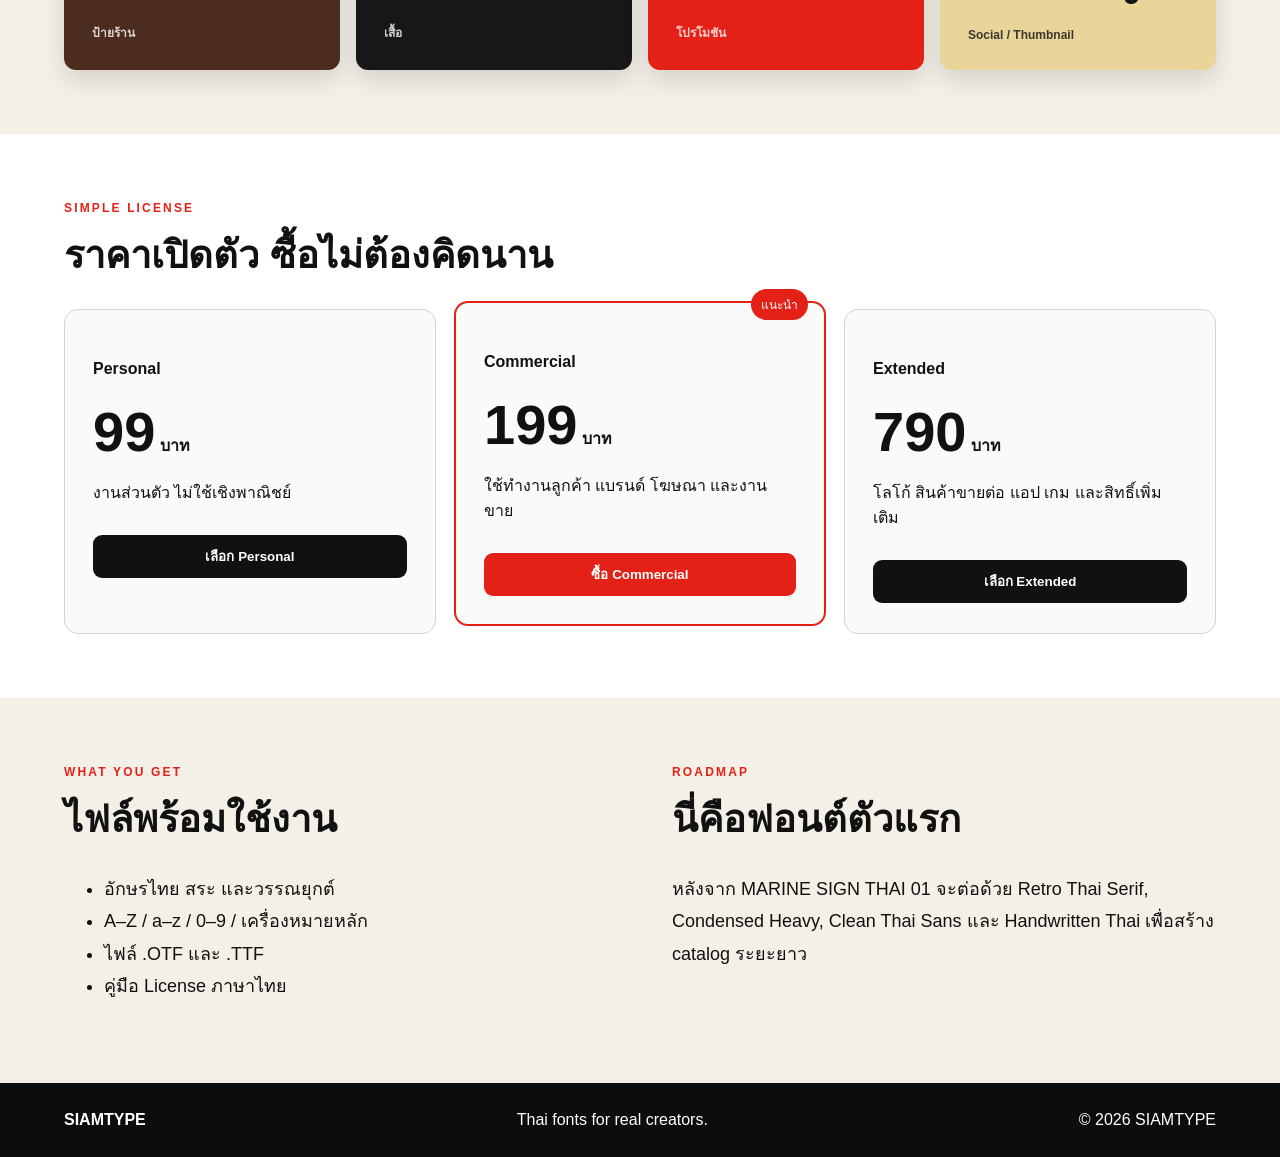
==== commit e0ef5d7e: "Release Jade Seal Regular free trial with Thai44 and true Latin lowercase, live tester and actual-fo" ====
--- a/index.html
+++ b/index.html
@@ -15,6 +15,7 @@
   </header>
 
   <main>
+<section class="lamun-launch" style="background:#e5eadf" aria-labelledby="jade-title"><div><span class="lamun-tag">ตราหยก · ฟอนต์ติดตั้งจริง รุ่นทดลอง 0.1</span><h2 id="jade-title">ไทย–อังกฤษ แนวเส้นสลัก</h2><p>ไทย 44 ตัว พร้อมสระ–วรรณยุกต์<br>อังกฤษ A–Z / a–z และตัวเลข · Regular ฟรี</p><div class="lamun-actions"><a href="jade-seal.html">ลองพิมพ์ตราหยกและดาวน์โหลดฟรี</a></div><p style="font-size:14px">ภาพร่างกับฟอนต์จริงมีรูปเส้นต่างกัน ดูตัวอย่างจริงก่อนใช้งาน</p></div><img src="images/jade-seal-font-preview.png" alt="ภาพตัวอย่างจากฟอนต์ตราหยกจริง" style="display:block;width:100%;height:340px;object-fit:cover;object-position:top;border-radius:10px"></section>
     <section class="lamun-launch" aria-labelledby="chinese-title" style="background:#173f34;color:#fff"><div><span style="color:#e6c79a">SIAMTYPE DESIGN LAB · แบบร่างใหม่</span><h2 id="chinese-title" style="color:#fff">ไทย–อังกฤษ กลิ่นอายจีน</h2><p>มังกรสยาม — จังหวะพู่กันหนักแน่น<br>ตราหยก — รูปทรงเหลี่ยมคมแบบงานสลัก</p><p style="font-size:15px">ภาพแนวคิดระหว่างพัฒนา ยังไม่ใช่ไฟล์ฟอนต์สำหรับติดตั้ง</p><div class="lamun-actions"><a href="chinese-studies.html" style="background:#fff;color:#173f34">ดูแบบมังกรสยามและตราหยก</a></div></div><a href="chinese-studies.html" aria-label="ดูแบบร่างฟอนต์แนวจีน"><img src="images/siam-dragon-concept.png" alt="ภาพแนวคิด มังกรสยาม และ Siam Dragon เส้นพู่กัน" style="display:block;width:100%;height:auto;border-radius:12px" width="1024" height="1024"></a></section>
 <section class="lamun-launch" aria-labelledby="silp-title" style="background:#f4efe5"><div><span class="lamun-tag">ศิลป์สยาม · รุ่นทดลองใหม่</span><h2 id="silp-title">ไทยครบ อังกฤษครบ</h2><p>เส้นหนาบาง หัวขด สำหรับงานป้ายและหัวเรื่อง<br>ไทย 44 ตัว พร้อม A–Z และ a–z ตัวเล็กจริง</p><div class="lamun-actions"><a href="silpsiam.html">ดูศิลป์สยามและลองพิมพ์</a><a href="downloads/SIAMTYPE-SILPSIAM-FREE.zip" download>ดาวน์โหลด Regular ฟรี</a></div></div><div style="font-family:SilpLaunch,serif;font-size:clamp(40px,5vw,76px);line-height:2;color:#222">ศิลป์สยาม<br><span style="font-size:.5em">SilpSiam</span></div></section>
     <section class="lamun-launch" aria-labelledby="lamun-title"><div><span class="lamun-tag">ฟอนต์ใหม่ · มีตัวฟรี</span><h2 id="lamun-title">สยามไทป์ ละมุน</h2><p>เส้นไทยคุ้นตา อ่านง่าย ใช้ได้ทุกวัน<br>ตัวปกติใช้ฟรีได้ทั้งงานส่วนตัวและเชิงพาณิชย์</p><div class="lamun-actions"><a href="lamun.html">ดูฟอนต์และลองพิมพ์</a><a href="downloads/SIAMTYPE-LAMUN-FREE.zip" download>ดาวน์โหลดตัวฟรี</a></div></div><div class="lamun-sample">ร้านเล็ก ๆ<br>ที่ตั้งใจทำ</div></section>
@@ -70,3 +71,4 @@
   <script src="app.js?v=stripe-commercial-199"></script>
 </body>
 </html>
+
